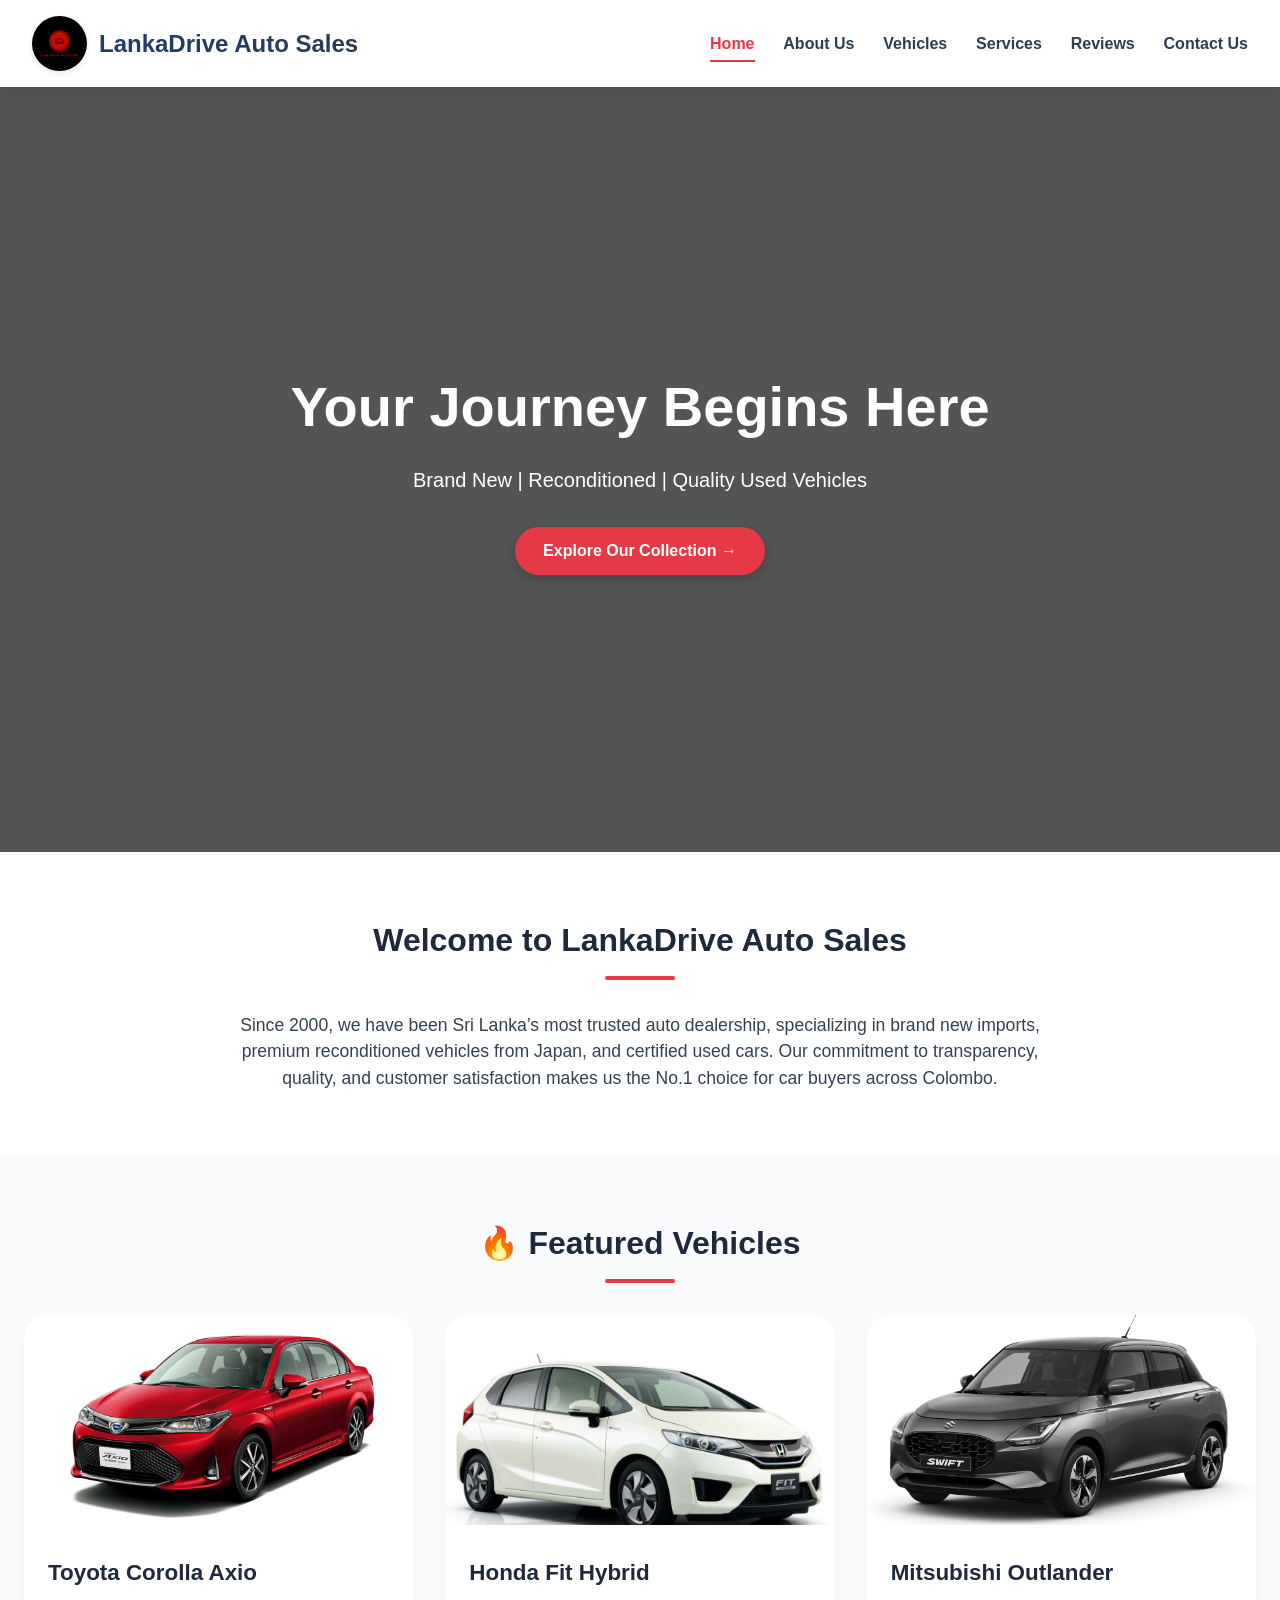
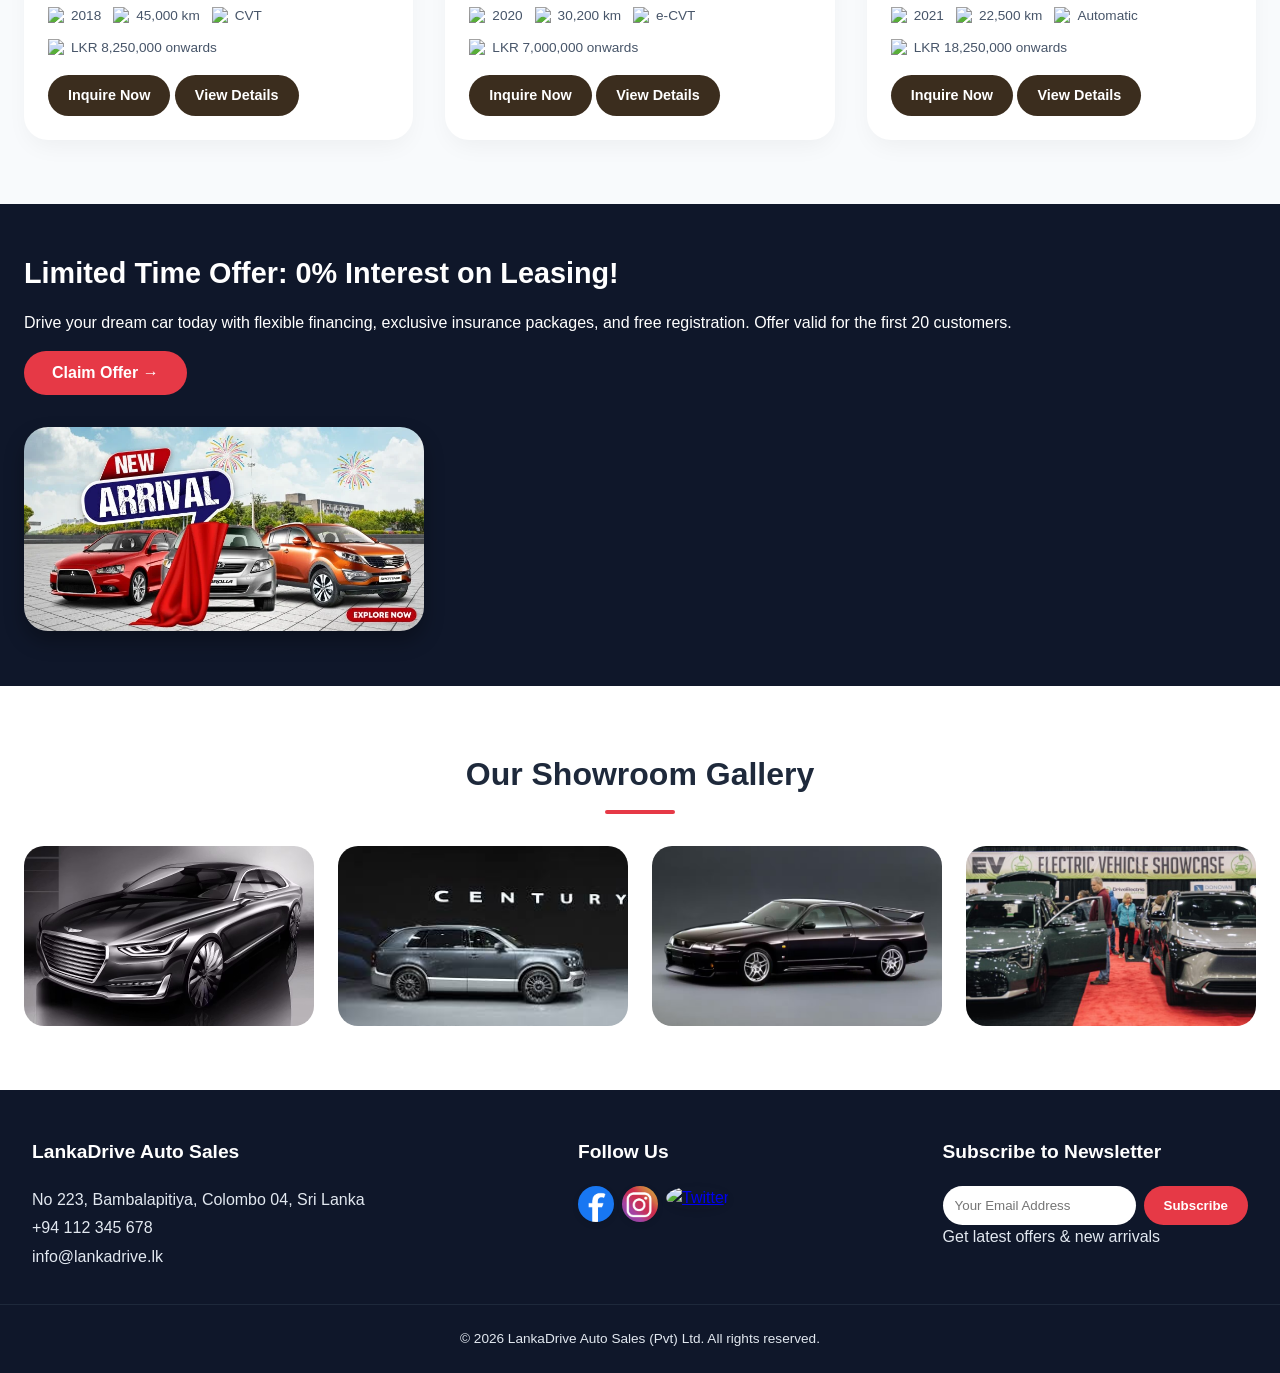
==== index.html @ 91d38817 "Add Files" ====
<!DOCTYPE html>
<html lang="en">
<head>
    <meta charset="UTF-8">
    <meta name="viewport" content="width=device-width, initial-scale=1.0">
    <title>LankaDrive Auto Sales - Home</title>
    <link rel="stylesheet" href="css/style.css">
</head>
<body>
    <header>
        <div class="header-container">
            <div class="logo-area">
                <img src="images/logo.png" alt="LankaDrive Logo" class="logo-img">
                <span class="company-name">LankaDrive Auto Sales</span>
            </div>
            <nav class="navbar">
                <ul>
                    <li><a href="index.html" class="active">Home</a></li>
                    <li><a href="about.html">About Us</a></li>
                    <li><a href="vehicles.html">Vehicles</a></li>
                    <li><a href="services.html">Services</a></li>
                    <li><a href="reviews.html">Reviews</a></li>
                    <li><a href="contact.html">Contact Us</a></li>
                </ul>
            </nav>
        </div>
    </header>

    <main>
        <section class="hero-banner">
            <div class="banner-content">
                <h1>Your Journey Begins Here</h1>
                <p>Brand New | Reconditioned | Quality Used Vehicles</p>
                <a href="vehicles.html" class="btn-primary">Explore Our Collection →</a>
            </div>
        </section>

        <section class="welcome-section">
            <div class="container">
                <h2>Welcome to LankaDrive Auto Sales</h2>
                <p>Since 2000, we have been Sri Lanka’s most trusted auto dealership, specializing in brand new imports, premium reconditioned vehicles from Japan, and certified used cars. Our commitment to transparency, quality, and customer satisfaction makes us the No.1 choice for car buyers across Colombo.</p>
            </div>
        </section>

        <section class="featured-vehicles">
            <div class="container">
                <h2>🔥 Featured Vehicles</h2>
                <div class="vehicle-grid">
                    <div class="vehicle-card">
                        <img src="images/Vehical-1.jpg" alt="Toyota Corolla Axio">
                        <div class="vehicle-info">
                            <h3>Toyota Corolla Axio</h3>
                            <ul class="vehicle-specs">
                                <li><img src="https://cdn-icons-png.flaticon.com/128/10156/10156100.png" alt="Year"> 2018</li>
                                <li><img src="https://cdn-icons-png.flaticon.com/128/3564/3564796.png" alt="Mileage"> 45,000 km</li>
                                <li><img src="https://cdn-icons-png.flaticon.com/128/60/60473.png" alt="Transmission"> CVT</li>
                                <li><img src="https://cdn-icons-png.flaticon.com/128/9164/9164350.png" alt="Price"> LKR 8,250,000 onwards</li>
                            </ul>
                            <a href="contact.html" class="btn-inquire">Inquire Now</a>
                            <a href="vehicle-details.html#car1" class="btn-inquire">View Details</a>
                        </div>
                    </div>
                    <div class="vehicle-card">
                        <img src="images/Vehical-2.jpeg" alt="Honda Fit Hybrid">
                        <div class="vehicle-info">
                            <h3>Honda Fit Hybrid</h3>
                            <ul class="vehicle-specs">
                                <li><img src="https://cdn-icons-png.flaticon.com/128/10156/10156100.png" alt="Year"> 2020</li>
                                <li><img src="https://cdn-icons-png.flaticon.com/128/3564/3564796.png" alt="Mileage"> 30,200 km</li>
                                <li><img src="https://cdn-icons-png.flaticon.com/128/60/60473.png" alt="Transmission"> e-CVT</li>
                                <li><img src="https://cdn-icons-png.flaticon.com/128/9164/9164350.png" alt="Price"> LKR 7,000,000 onwards</li>
                            </ul>
                            <a href="contact.html" class="btn-inquire">Inquire Now</a>
                            <a href="vehicle-details.html#car2" class="btn-inquire">View Details</a>
                        </div>
                    </div>
                    <div class="vehicle-card">
                        <img src="images/Vehical-3.png" alt="Mitsubishi Outlander">
                        <div class="vehicle-info">
                            <h3>Mitsubishi Outlander</h3>
                            <ul class="vehicle-specs">
                                <li><img src="https://cdn-icons-png.flaticon.com/128/10156/10156100.png" alt="Year"> 2021</li>
                                <li><img src="https://cdn-icons-png.flaticon.com/128/3564/3564796.png" alt="Mileage"> 22,500 km</li>
                                <li><img src="https://cdn-icons-png.flaticon.com/128/60/60473.png" alt="Transmission"> Automatic</li>
                                <li><img src="https://cdn-icons-png.flaticon.com/128/9164/9164350.png" alt="Price"> LKR 18,250,000 onwards</li>
                            </ul>
                            <a href="contact.html" class="btn-inquire">Inquire Now</a>
                            <a href="vehicle-details.html#car6" class="btn-inquire">View Details</a>
                        </div>
                    </div>
                </div>
            </div>
        </section>

        <section class="promo-section">
            <div class="container promo-flex">
                <div class="promo-text">
                    <h3>Limited Time Offer: 0% Interest on Leasing!</h3>
                    <p>Drive your dream car today with flexible financing, exclusive insurance packages, and free registration. Offer valid for the first 20 customers.</p>
                    <a href="contact.html" class="btn-secondary1">Claim Offer →</a>
                </div>
                <div class="promo-image">
                    <img src="images/promo.webp" alt="Promotion Banner">
                </div>
            </div>
        </section>

        <section class="gallery-section">
            <div class="container">
                <h2>Our Showroom Gallery</h2>
                <div class="gallery-grid">
                    <img src="images/gallery1.avif" alt="Gallery 1">
                    <img src="images/gallery2.jpg" alt="Gallery 2">
                    <img src="images/gallery3.avif" alt="Gallery 3">
                    <img src="images/gallery4.jpg" alt="Gallery 4">
                </div>
            </div>
        </section>
    </main>

    <footer>
        <div class="footer-container">
            <div class="footer-col">
                <h4>LankaDrive Auto Sales</h4>
                <address>
                    No 223, Bambalapitiya, Colombo 04, Sri Lanka<br>
                    +94 112 345 678<br>
                    info@lankadrive.lk
                </address>
            </div>
            <div class="footer-col">
                <h4>Follow Us</h4>
                <div class="social-icons">
                    <a href="https://www.facebook.com/"><img src="images/facebook.png" alt="Facebook" class="social-icon-img"></a>
                    <a href="https://www.instagram.com/"><img src="images/instagram.png" alt="Instagram" class="social-icon-img"></a>
                    <a href="https://www.x.com/"><img src="images/X.png" alt="Twitter" class="social-icon-img"></a>
                </div>
            </div>
            <div class="footer-col newsletter">
                <h4>Subscribe to Newsletter</h4>
                <form action="#" method="post" class="newsletter-form">
                    <input type="email" placeholder="Your Email Address" required>
                    <button type="submit">Subscribe</button>
                </form>
                <p>Get latest offers & new arrivals</p>
            </div>
        </div>
        <div class="footer-bottom">
            <p>&copy; 2026 LankaDrive Auto Sales (Pvt) Ltd. All rights reserved.</p>
        </div>
    </footer>
</body>
</html>
---- css/style.css ----
/* ========== Global Reset & Base ========== */
* {
    margin: 0;
    padding: 0;
    box-sizing: border-box;
}

body {
    font-family: 'Segoe UI', Tahoma, Geneva, Verdana, sans-serif;
    background: #f0f0f3;
    color: #1e293b;
    line-height: 1.5;
}

.container {
    max-width: 1280px;
    margin: 0 auto;
    padding: 0 24px;
}

/* ========== Typography ========== */
h1, h2, h3 {
    font-weight: 700;
}

h2 {
    font-size: 2rem;
    margin-bottom: 2rem;
    text-align: center;
    position: relative;
}

h2:after {
    content: '';
    display: block;
    width: 70px;
    height: 4px;
    background: #e63946;
    margin: 12px auto 0;
    border-radius: 4px;
}

/* ========== Header & Navigation ========== */
header {
    background: #ffffff;
    box-shadow: 0 8px 20px rgba(0,0,0,0.05);
    position: sticky;
    top: 0;
    z-index: 1000;
}

.header-container {
    display: flex;
    justify-content: space-between;
    align-items: center;
    max-width: 1280px;
    margin: 0 auto;
    padding: 1rem 2rem;
    flex-wrap: wrap;
    gap: 1rem;
}

.logo-area {
    display: flex;
    align-items: center;
    gap: 12px;
}

.logo-img {
    width: 55px;
    height: 55px;
    border-radius: 50%;
    object-fit: cover;
    box-shadow: 0 2px 6px rgba(0,0,0,0.1);
}

.company-name {
    font-size: 1.5rem;
    font-weight: 800;
    background: linear-gradient(135deg, #1e3c72, #2b3b4e);
    -webkit-background-clip: text;
    background-clip: text;
    color: transparent;
}

.navbar ul {
    display: flex;
    gap: 1.8rem;
    list-style: none;
    flex-wrap: wrap;
    justify-content: center;
}

.navbar a {
    text-decoration: none;
    font-weight: 600;
    color: #2c3e50;
    transition: 0.2s;
    padding: 0.5rem 0;
    border-bottom: 2px solid transparent;
}

.navbar a:hover,
.navbar a.active {
    color: #e63946;
    border-bottom-color: #e63946;
}

/* ========== Hero Banner ========== */
.hero-banner {
    background: linear-gradient(rgba(0,0,0,0.65), rgba(0,0,0,0.65)), url('https://hips.hearstapps.com/mtg-prod/68084d38eb64050008ab0179/2026lexuses300h7.jpg?w=768&width=768&q=75&format=webp');
    background-size: cover;
    background-position: center 40%;
    height: 85vh;
    min-height: 520px;
    display: flex;
    align-items: center;
    text-align: center;
    color: white;
}

.banner-content {
    max-width: 800px;
    margin: 0 auto;
    padding: 1.5rem;
}

.banner-content h1 {
    font-size: 3.5rem;
    margin-bottom: 1rem;
}

.banner-content p {
    font-size: 1.25rem;
    margin-bottom: 2rem;
}

.btn-primary {
    background: #e63946;
    color: white;
    padding: 12px 32px;
    border-radius: 40px;
    text-decoration: none;
    font-weight: 600;
    display: inline-block;
    box-shadow: 0 4px 12px rgba(0,0,0,0.2);
    transition: 0.3s;
}

.btn-primary:hover {
    background: #c1121f;
    transform: translateY(-2px);
}

/* ========== Welcome Section ========== */
.welcome-section {
    padding: 4rem 0;
    background: white;
    text-align: center;
}

.welcome-section p {
    max-width: 800px;
    margin: 0 auto;
    font-size: 1.1rem;
    color: #334155;
}

/* ========== Vehicle Cards ========== */
.featured-vehicles {
    padding: 4rem 0;
    background: #f8fafc;
}

.vehicle-grid {
    display: grid;
    grid-template-columns: repeat(auto-fit, minmax(320px, 1fr));
    gap: 2rem;
    margin-top: 1rem;
}

.vehicle-card {
    background: white;
    border-radius: 24px;
    overflow: hidden;
    transition: transform 0.25s ease, box-shadow 0.25s;
    box-shadow: 0 10px 25px -5px rgba(0,0,0,0.05);
}

.vehicle-card:hover {
    transform: translateY(-6px);
    box-shadow: 0 20px 30px -12px rgba(0,0,0,0.15);
}

.vehicle-card img {
    width: 100%;
    height: 210px;
    object-fit: cover;
}

.vehicle-info {
    padding: 1.5rem;
}

.vehicle-info h3 {
    font-size: 1.4rem;
    margin-bottom: 0.75rem;
}

.vehicle-specs {
    list-style: none;
    margin: 1rem 0;
    display: flex;
    flex-wrap: wrap;
    gap: 12px;
    font-size: 0.85rem;
    color: #475569;
}

.vehicle-specs li {
    display: flex;
    align-items: center;
    gap: 5px;
}

.vehicle-specs img {
    width: 18px;
    height: 18px;
    object-fit: contain;
}

.btn-inquire {
    background: #3b2d1e;
    color: white;
    padding: 10px 20px;
    border-radius: 40px;
    font-weight: 600;
    display: inline-block;
    text-decoration: none;
    font-size: 0.9rem;
    transition: 0.2s;
}

.btn-inquire:hover {
    background: #e63946; 
}

/* ========== Promo Section ========== */
.promo-section {
    background: #0f172a;
    color: white;
    padding: 3rem 0;
}

.promo-flex {
    display: flex;
    align-items: center;
    justify-content: space-between;
    gap: 2rem;
    flex-wrap: wrap;
}

.promo-text h3 {
    font-size: 1.8rem;
    margin-bottom: 1rem;
}

.btn-secondary1 {
    background: #e63946;
    color: white;
    padding: 10px 28px;
    border-radius: 40px;
    text-decoration: none;
    display: inline-block;
    margin-top: 1rem;
    font-weight: 600;
}

.btn-secondary1:hover {
    background: #c1121f;
}

.promo-image img {
    border-radius: 24px;
    width: 100%;
    max-width: 400px;
    box-shadow: 0 10px 20px rgba(0,0,0,0.3);
}

/* ========== Gallery ========== */
.gallery-section {
    padding: 4rem 0;
    background: white;
}

.gallery-grid {
    display: grid;
    grid-template-columns: repeat(auto-fit, minmax(250px, 1fr));
    gap: 1.5rem;
}

.gallery-grid img {
    width: 100%;
    border-radius: 20px;
    transition: 0.3s;
    object-fit: cover;
    height: 180px;
}

.gallery-grid img:hover {
    transform: scale(1.02);
    box-shadow: 0 8px 20px rgba(0,0,0,0.1);
}

/* ========== Footer ========== */
footer {
    background: #0f172a;
    color: #e2e8f0;
    padding-top: 3rem;
}

.footer-container {
    max-width: 1280px;
    margin: 0 auto;
    display: flex;
    flex-wrap: wrap;
    justify-content: space-between;
    gap: 2rem;
    padding: 0 2rem 2rem;
}

.footer-col h4 {
    font-size: 1.2rem;
    margin-bottom: 1.2rem;
    color: white;
}

.footer-col address {
    font-style: normal;
    line-height: 1.8;
}

.social-icons {
    display: flex;
    gap: 8px;
    margin-top: 0.5rem;
}

.social-icons a {
    display: inline-block;
    transition: transform 0.2s ease;
}

.social-icons a:hover {
    transform: translateY(-3px);
}

.social-icon-img {
    width: 36px;
    height: 36px;
    border-radius: 50%;
    object-fit: cover;
    box-shadow: 0 2px 6px rgba(0,0,0,0.1);
}

.newsletter-form {
    display: flex;
    gap: 8px;
    flex-wrap: wrap;
}

.newsletter-form input {
    padding: 12px;
    border-radius: 60px;
    border: none;
    flex: 1;
    min-width: 160px;
    outline: none;
}

.newsletter-form button {
    background: #e63946;
    border: none;
    padding: 0 20px;
    border-radius: 60px;
    color: white;
    font-weight: 600;
    cursor: pointer;
    transition: 0.2s;
}

.footer-bottom {
    text-align: center;
    padding: 1.5rem;
    border-top: 1px solid #1e293b;
    font-size: 0.85rem;
}

/* ========== Responsive ========== */
@media (max-width: 860px) {
    .navbar ul {
        flex-direction: column;
        gap: 0.8rem;
        align-items: center;
    }

    .banner-content h1 {
        font-size: 2.2rem;
    }

    .promo-flex {
        flex-direction: column;
        text-align: center;
    }
}

/* ========== About Page ========== */
.about-hero {
    background: linear-gradient(135deg, #1e293b, #0f172a);
    padding: 4rem 0;
    text-align: center;
    color: white;
}

.reason-cards {
    display: grid;
    grid-template-columns: repeat(auto-fit, minmax(220px, 1fr));
    gap: 2rem;
    margin-top: 2rem;
}

.reason-card {
    background: white;
    border-radius: 20px;
    padding: 2rem;
    text-align: center;
    box-shadow: 0 5px 15px rgba(0,0,0,0.05);
}

.reason-card img {
    width: 50px;
    height: 50px;
    margin-bottom: 1rem;
    object-fit: contain;
}

.reason-card h3 {
    margin-bottom: 0.5rem;
}

/* ========== Services Page ========== */
.services-grid {
    display: grid;
    grid-template-columns: repeat(auto-fit, minmax(280px, 1fr));
    gap: 2rem;
    margin: 3rem 0;
}

.service-item {
    background: white;
    border-radius: 28px;
    padding: 2rem;
    text-align: center;
    box-shadow: 0 10px 15px -3px rgba(0,0,0,0.05);
    transition: 0.2s;
}

.service-item img {
    width: 60px;
    height: 60px;
    margin-bottom: 1rem;
    object-fit: contain;
}


/* ========== Reviews Page ========== */
.testimonials-grid {
    display: grid;
    grid-template-columns: repeat(auto-fit, minmax(300px, 1fr));
    gap: 2rem;
    margin-bottom: 3rem;
}

.testimonial-card {
    background: white;
    border-radius: 24px;
    padding: 1.8rem;
    box-shadow: 0 10px 20px rgba(0,0,0,0.05);
}

.stars {
    color: #fbbf24;
    font-size: 1.2rem;
    margin-bottom: 1rem;
}

.video-testimonial {
    background: #f1f5f9;
    border-radius: 28px;
    padding: 2rem;
    text-align: center;
    max-width: 800px;
    margin: 0 auto;
}

.video-testimonial video {
    border-radius: 20px;
    margin: 1rem 0;
}

/* ========== Contact Page ========== */
.contact-wrapper {
    display: flex;
    flex-wrap: wrap;
    gap: 3rem;
    margin: 3rem 0;
}

.contact-details {
    flex: 1;
    background: white;
    border-radius: 24px;
    padding: 2rem;
    box-shadow: 0 10px 20px rgba(0,0,0,0.05);
}

.inquiry-form {
    flex: 1.5;
    background: white;
    border-radius: 24px;
    padding: 2rem;
    box-shadow: 0 10px 20px rgba(0,0,0,0.05);
}

.form-group {
    margin-bottom: 1.2rem;
}

.form-group input,
.form-group textarea {
    width: 100%;
    padding: 12px 16px;
    border-radius: 40px;
    border: 1px solid #cbd5e1;
    font-family: inherit;
}

.radio-group {
    display: flex;
    gap: 1.5rem;
    margin: 1rem 0;
}

.radio-group label {
    display: flex;
    align-items: center;
    gap: 6px;
}

.btn-submit {
    background: #e63946;
    color: white;
    border: none;
    padding: 12px 28px;
    border-radius: 40px;
    font-weight: 700;
    cursor: pointer;
    margin-top: 1rem;
}

/* ========== Utility ========== */
.page-title {
    text-align: center;
    margin: 2rem 0 1rem;
    font-size: 2.2rem;
}

.section-padding {
    padding: 3rem 0;
}

/* Car Detail Section (for vehicle-details.html) */
.car-detail-section {
    margin-bottom: 3rem;
    scroll-margin-top: 100px;
}

.car-detail {
    display: flex;
    flex-wrap: wrap;
    gap: 3rem;
    background: rgb(231, 227, 227);
    border-radius: 28px;
    padding: 2rem;
    box-shadow: 0 10px 20px rgba(0,0,0,0.05);
}

.car-detail-image {
    flex: 1;
}

.car-detail-image img {
    width: 100%;
    border-radius: 20px;
    object-fit: cover;
}

.car-detail-info {
    flex: 1;
}

.car-detail-info h2 {
    text-align: left;
    margin-bottom: 1rem;
}

.car-detail-info h2:after {
    margin: 12px 0 0 0;
}

.car-detail-info .price {
    font-size: 1.8rem;
    font-weight: 700;
    color: #e63946;
    margin: 1rem 0;
}

.full-specs {
    list-style: none;
    margin: 1.5rem 0;
    display: grid;
    grid-template-columns: repeat(auto-fill, minmax(200px, 1fr));
    gap: 0.8rem;
}

.full-specs li {
    padding: 0.5rem 0;
    border-bottom: 1px solid #e2e8f0;
}

.description {
    margin: 1.5rem 0;
    line-height: 1.6;
    color: #334155;
}

.btn-primary {
    background: #e63946;
    color: white;
    padding: 12px 28px;
    text-decoration: none;
    border-radius: 40px;
    font-weight: 600;
    display: inline-block;
    transition: 0.2s;
}

.btn-primary:hover {
    background: #c1121f;
    transform: translateY(-2px);
}

.btn-secondary {
    background: #1e293b;
    color: white;
    padding: 12px 28px;
    text-decoration: none;
    border-radius: 40px;
    font-weight: 600;
    display: inline-block;
    transition: 0.2s;
}

.btn-secondary:hover {
    background: #0f172a;
}

@media (max-width: 860px) {
    .car-detail {
        flex-direction: column;
    }
}
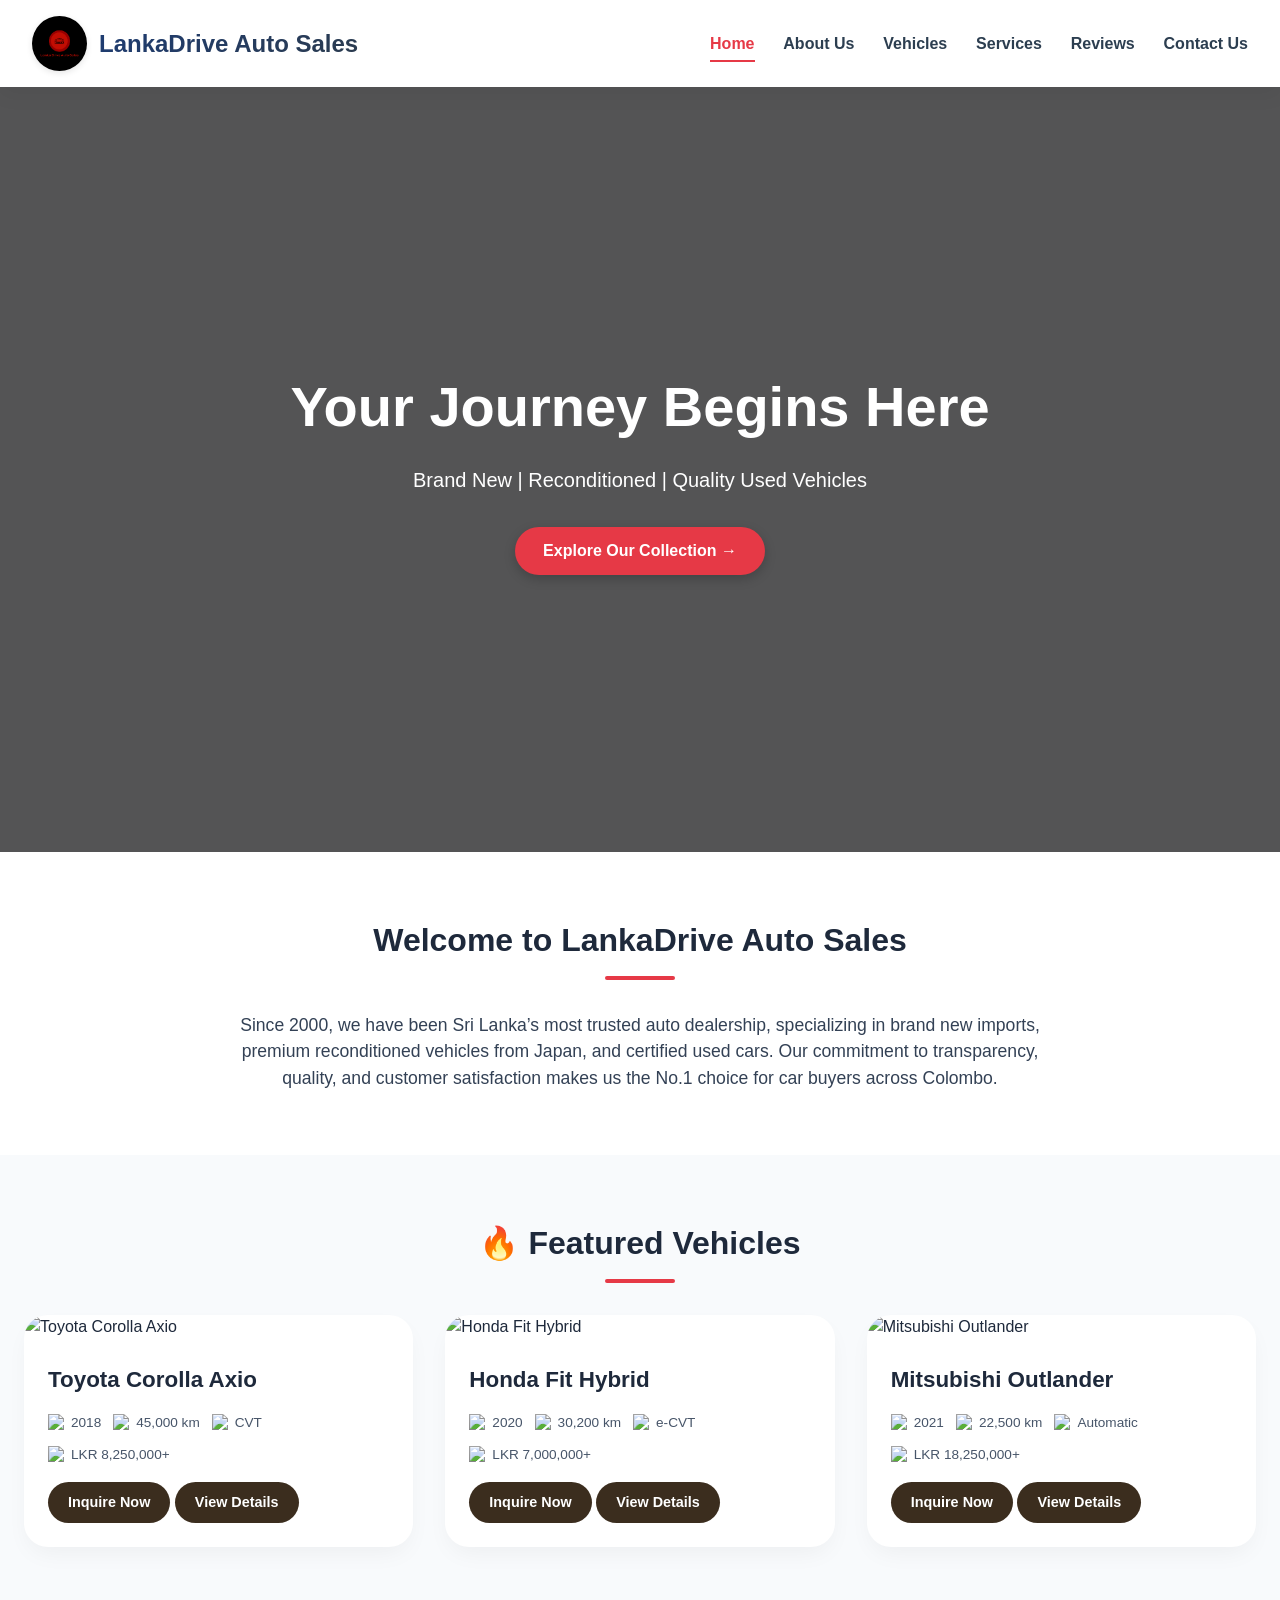
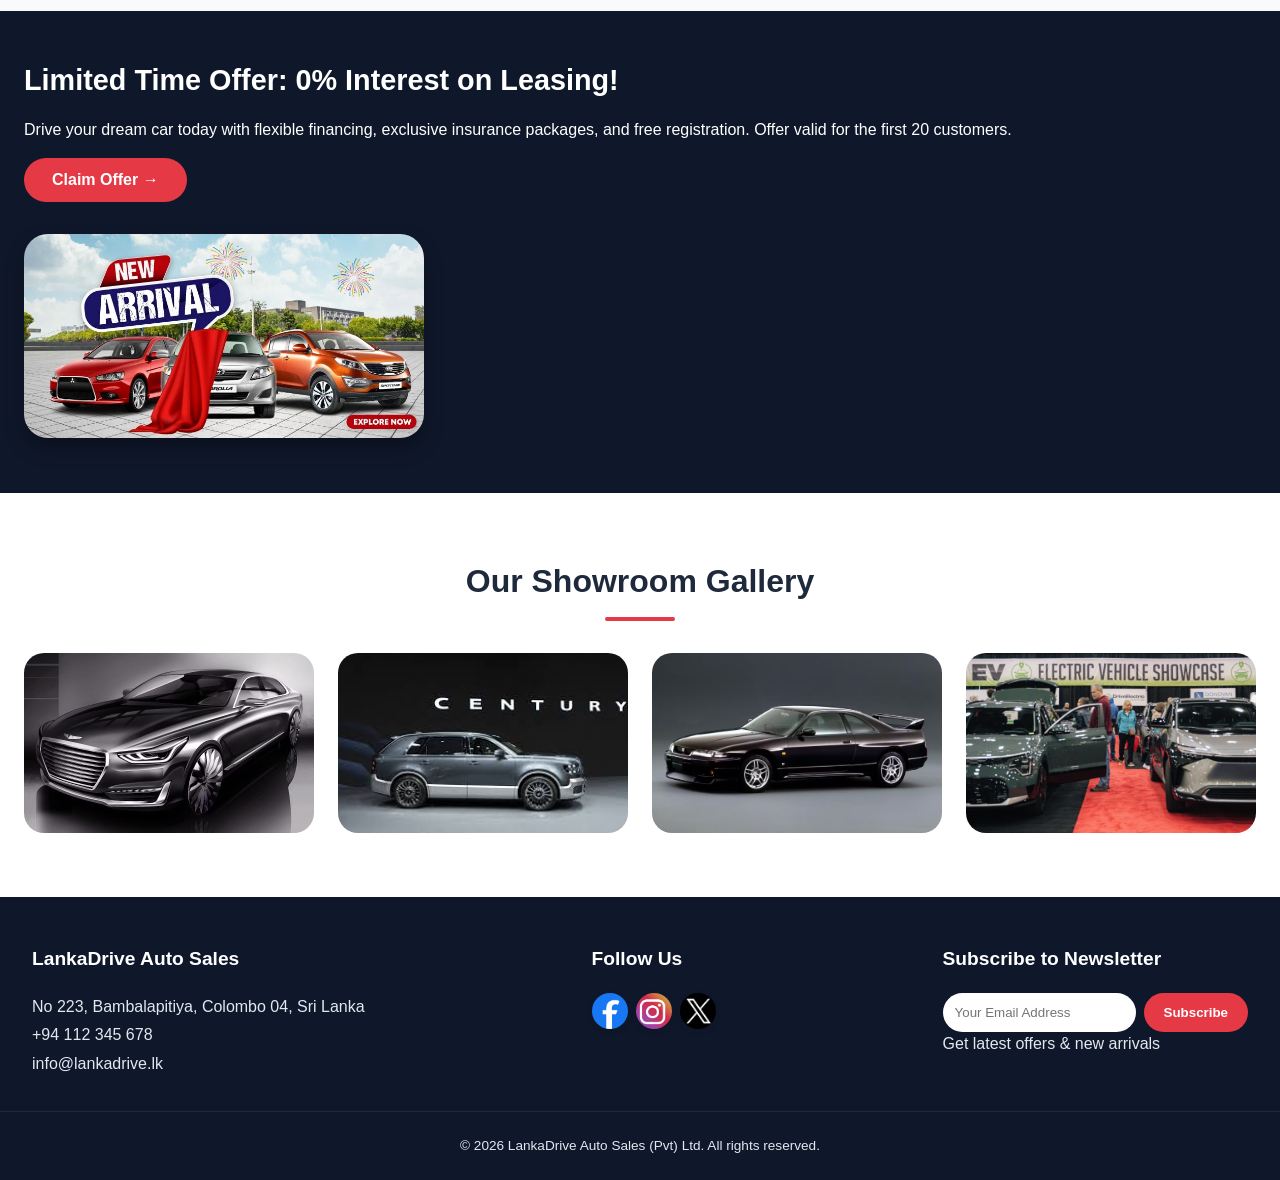
==== commit 540495cf: "Update index.html" ====
--- a/index.html
+++ b/index.html
@@ -47,42 +47,42 @@
                 <h2>🔥 Featured Vehicles</h2>
                 <div class="vehicle-grid">
                     <div class="vehicle-card">
-                        <img src="images/Vehical-1.jpg" alt="Toyota Corolla Axio">
+                        <img src="images/V-1.jpg" alt="Toyota Corolla Axio">
                         <div class="vehicle-info">
                             <h3>Toyota Corolla Axio</h3>
                             <ul class="vehicle-specs">
                                 <li><img src="https://cdn-icons-png.flaticon.com/128/10156/10156100.png" alt="Year"> 2018</li>
                                 <li><img src="https://cdn-icons-png.flaticon.com/128/3564/3564796.png" alt="Mileage"> 45,000 km</li>
                                 <li><img src="https://cdn-icons-png.flaticon.com/128/60/60473.png" alt="Transmission"> CVT</li>
-                                <li><img src="https://cdn-icons-png.flaticon.com/128/9164/9164350.png" alt="Price"> LKR 8,250,000 onwards</li>
+                                <li><img src="https://cdn-icons-png.flaticon.com/128/9164/9164350.png" alt="Price"> LKR 8,250,000+</li>
                             </ul>
                             <a href="contact.html" class="btn-inquire">Inquire Now</a>
                             <a href="vehicle-details.html#car1" class="btn-inquire">View Details</a>
                         </div>
                     </div>
                     <div class="vehicle-card">
-                        <img src="images/Vehical-2.jpeg" alt="Honda Fit Hybrid">
+                        <img src="images/V-2.jpeg" alt="Honda Fit Hybrid">
                         <div class="vehicle-info">
                             <h3>Honda Fit Hybrid</h3>
                             <ul class="vehicle-specs">
                                 <li><img src="https://cdn-icons-png.flaticon.com/128/10156/10156100.png" alt="Year"> 2020</li>
                                 <li><img src="https://cdn-icons-png.flaticon.com/128/3564/3564796.png" alt="Mileage"> 30,200 km</li>
                                 <li><img src="https://cdn-icons-png.flaticon.com/128/60/60473.png" alt="Transmission"> e-CVT</li>
-                                <li><img src="https://cdn-icons-png.flaticon.com/128/9164/9164350.png" alt="Price"> LKR 7,000,000 onwards</li>
+                                <li><img src="https://cdn-icons-png.flaticon.com/128/9164/9164350.png" alt="Price"> LKR 7,000,000+</li>
                             </ul>
                             <a href="contact.html" class="btn-inquire">Inquire Now</a>
                             <a href="vehicle-details.html#car2" class="btn-inquire">View Details</a>
                         </div>
                     </div>
                     <div class="vehicle-card">
-                        <img src="images/Vehical-3.png" alt="Mitsubishi Outlander">
+                        <img src="images/V-3.png" alt="Mitsubishi Outlander">
                         <div class="vehicle-info">
                             <h3>Mitsubishi Outlander</h3>
                             <ul class="vehicle-specs">
                                 <li><img src="https://cdn-icons-png.flaticon.com/128/10156/10156100.png" alt="Year"> 2021</li>
                                 <li><img src="https://cdn-icons-png.flaticon.com/128/3564/3564796.png" alt="Mileage"> 22,500 km</li>
                                 <li><img src="https://cdn-icons-png.flaticon.com/128/60/60473.png" alt="Transmission"> Automatic</li>
-                                <li><img src="https://cdn-icons-png.flaticon.com/128/9164/9164350.png" alt="Price"> LKR 18,250,000 onwards</li>
+                                <li><img src="https://cdn-icons-png.flaticon.com/128/9164/9164350.png" alt="Price"> LKR 18,250,000+</li>
                             </ul>
                             <a href="contact.html" class="btn-inquire">Inquire Now</a>
                             <a href="vehicle-details.html#car6" class="btn-inquire">View Details</a>
@@ -133,7 +133,7 @@
                 <div class="social-icons">
                     <a href="https://www.facebook.com/"><img src="images/facebook.png" alt="Facebook" class="social-icon-img"></a>
                     <a href="https://www.instagram.com/"><img src="images/instagram.png" alt="Instagram" class="social-icon-img"></a>
-                    <a href="https://www.x.com/"><img src="images/X.png" alt="Twitter" class="social-icon-img"></a>
+                    <a href="https://www.x.com/"><img src="images/x.png" alt="Twitter" class="social-icon-img"></a>
                 </div>
             </div>
             <div class="footer-col newsletter">
@@ -150,4 +150,4 @@
         </div>
     </footer>
 </body>
-</html>+</html>
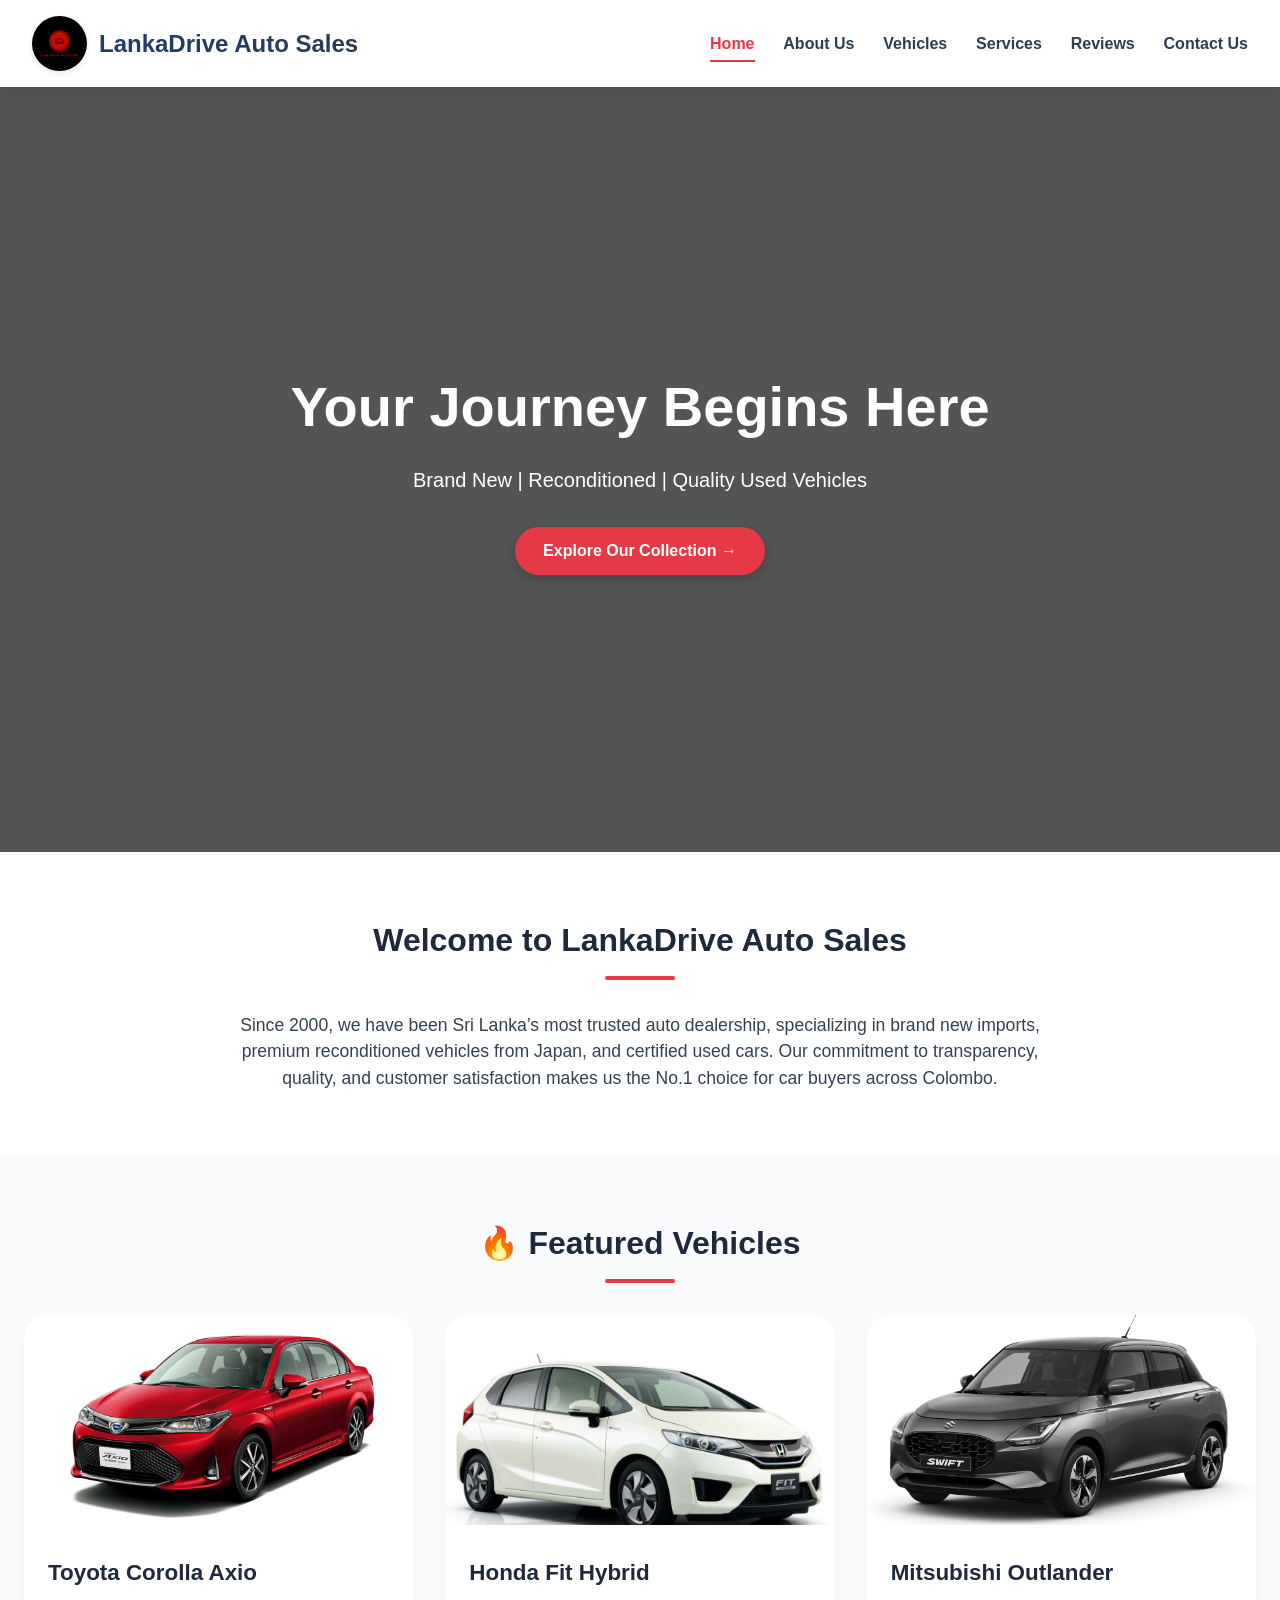
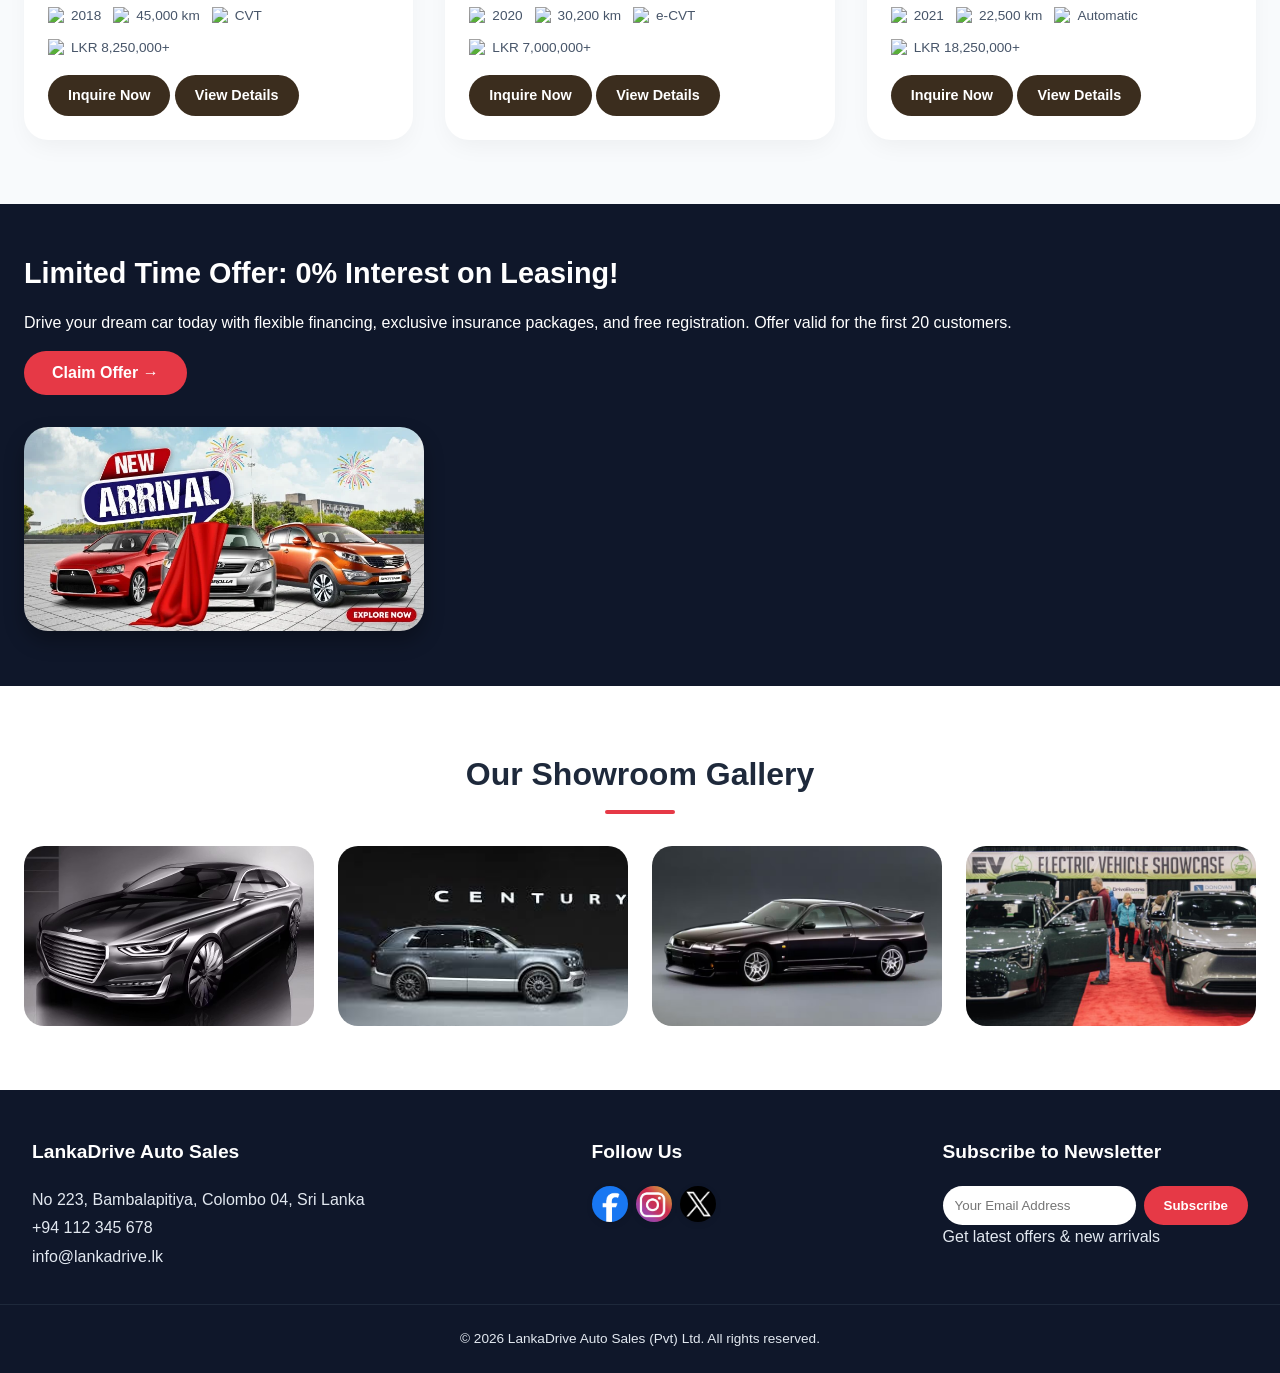
==== commit 7c616704: "Update index.html" ====
--- a/index.html
+++ b/index.html
@@ -138,10 +138,10 @@
             </div>
             <div class="footer-col newsletter">
                 <h4>Subscribe to Newsletter</h4>
-                <form action="#" method="post" class="newsletter-form">
-                    <input type="email" placeholder="Your Email Address" required>
-                    <button type="submit">Subscribe</button>
-                </form>
+                    <form action="https://formspree.io/f/mbdpowyg" method="post" class="newsletter-form">
+                        <input type="email" name="email" placeholder="Your Email Address" required>
+                        <button type="submit">Subscribe</button>
+                    </form>
                 <p>Get latest offers & new arrivals</p>
             </div>
         </div>
